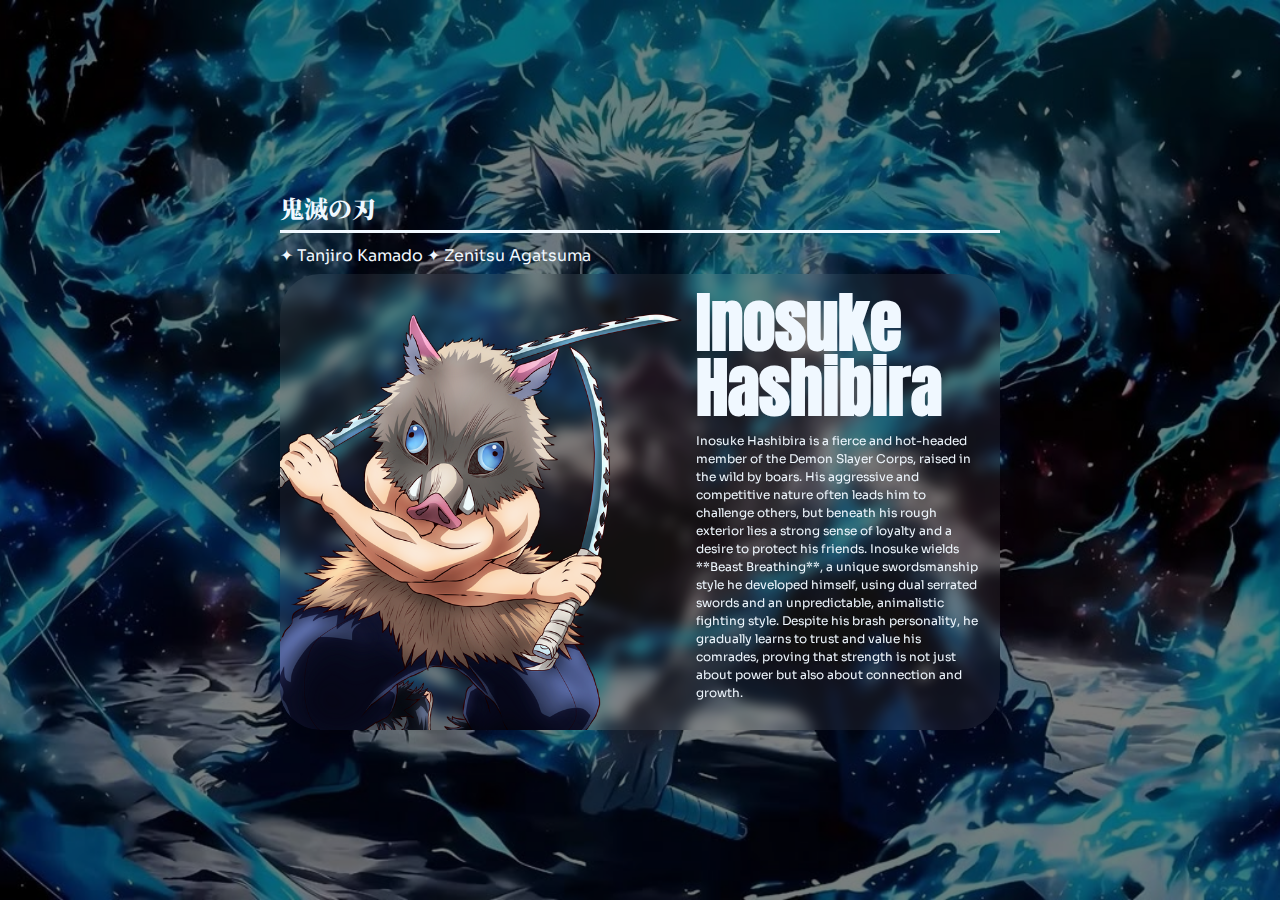
==== Inosuke/Inosuke-Hashibira.html @ a22c8ded "Organize files and folders, add new character pages with updated styles, add assets" ====
<!DOCTYPE html>
<html lang="en">
<head>
    <meta charset="UTF-8">
    <meta name="viewport" content="width=device-width, initial-scale=1.0">
    <link rel="stylesheet" href="Inosuke.css">
    <link rel="preconnect" href="https://fonts.googleapis.com">
    <link rel="preconnect" href="https://fonts.gstatic.com" crossorigin>
    <link href="https://fonts.googleapis.com/css2?family=Anton&family=Noto+Serif+JP:wght@200..900&family=Sora:wght@100..800&display=swap" rel="stylesheet">
    <title>Inosuke Hashibira</title>
</head>
<body>
    <div class="backgroundT">
        <div class="cardContainer">
            <h2>鬼滅の刃</h2>
            <a class="links" href="/Tanjiro/Tanjiro.html">✦ Tanjiro Kamado</a>
            <a class="links" href="/Zenitsu/zenitsu Agatsuma.html">✦ Zenitsu Agatsuma</a>
            <div class="line"> </div>
            <div class="blurBox"> 
                <div class="content"> 
                    <img alt="Inosuke pic" src="/Assets/Assets-Inosuke/inosuke-Main-Image.png">
                    <div class="text">
                        <h1> Inosuke Hashibira </h1>
                        <p>Inosuke Hashibira is a fierce and hot-headed member of the Demon Slayer Corps, raised in the wild by boars. His aggressive and competitive nature often leads him to challenge others, but beneath his rough exterior lies a strong sense of loyalty and a desire to protect his friends. Inosuke wields **Beast Breathing**, a unique swordsmanship style he developed himself, using dual serrated swords and an unpredictable, animalistic fighting style. Despite his brash personality, he gradually learns to trust and value his comrades, proving that strength is not just about power but also about connection and growth.</p>
                    </div>
                </div>
            </div>
        </div>
    </div>
</body>
---- Inosuke/Inosuke.css ----
html, body{
    height: 100%;
    margin: 0;
    padding: 0;
    color: hsl(208, 100%, 97%);
}

.backgroundT{
    background-image: url(/Assets/Bgs/Bg-Inosuke/Bg-inosuke-Three.jpg);
    background-size: cover;
    background-repeat: no-repeat;
    background-position: center;
    background-color: rgb(0, 0, 0);
    height: 100vh;
    overflow-x: hidden;
    display: flex;
    align-items: center;
    position: relative;
}

.backgroundT::before {
    content: "";
    position: absolute;
    top: 0;
    left: 0;
    width: 100%;
    height: 100%;
    background: rgba(0, 0, 0, 0.5);
    z-index: 0;
}

.blurBox{
    background: hsla(0, 0%, 99%, 0.063);
    backdrop-filter: blur(0.4rem);
    -webkit-backdrop-filter:blur(0.4rem);
    border-radius: 40px;
    position: relative;
}

.cardContainer{
    width: 45rem;
    margin: 0 auto;
    position: relative;
    overflow: hidden;
    border-radius: 40px;
}

.content{
    display: flex;
    justify-content: flex-start;
    padding: 1rem;
    position: relative;
    width: 100%;
    height: 100%;
}

.content img {
    height: 30rem;
    width: auto;
    object-fit: cover;
    position: absolute; 
    z-index: 0;
    max-width: none; 
    flex-shrink: 0;
    scale: 120%;
    top: 3rem;
    right: 22rem;
}

.line {
    position: absolute;
    width: 1000px; 
    height: 3px; 
    background-color: hsl(208, 100%, 97%); 
    top:60px;
    right: 0;
}

.text{
    position: relative;
    z-index: 1;
    margin-left: 25rem;
    max-width: 18rem;
}

.text h1{
    font-family: "Anton", sans-serif, Arial;
    font-size:65px;
    margin: 0;
    line-height: 100%;
}

h2{
    font-family: "Noto Serif JP", sans-serif, Arial;
    font-weight: 900;
    z-index: 2;
    color: aliceblue;
}

.dsjapanese{
    justify-content: flex-end;
}

.text p{
    font-family: "Sora", sans-serif, Arial;
    font-size: 12px;
    line-height:1.5;
}

.links{
    color: aliceblue;
    font-family: "Sora", sans-serif, Arial;
    display: inline-block;
    margin-bottom: 0.5rem;
    text-decoration: none;
    
}
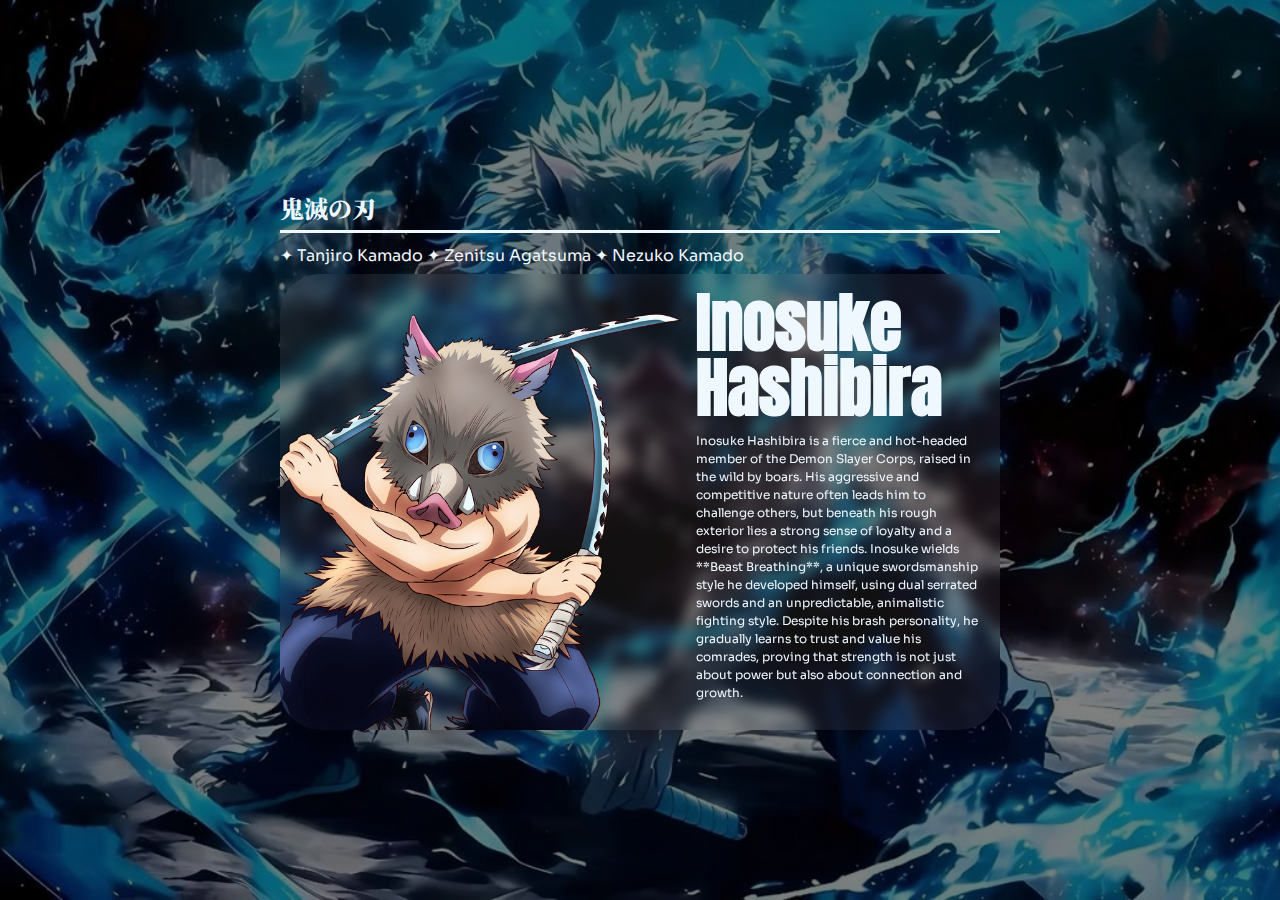
==== commit 4c0ec695: "add Nezuko page,update links, enhance pages layout." ====
--- a/Inosuke/Inosuke-Hashibira.html
+++ b/Inosuke/Inosuke-Hashibira.html
@@ -14,7 +14,8 @@
         <div class="cardContainer">
             <h2>鬼滅の刃</h2>
             <a class="links" href="/Tanjiro/Tanjiro.html">✦ Tanjiro Kamado</a>
-            <a class="links" href="/Zenitsu/zenitsu Agatsuma.html">✦ Zenitsu Agatsuma</a>
+            <a class="links" href="/Zenitsu/zenitsu.html">✦ Zenitsu Agatsuma</a>
+            <a class="links" href="/Nezuko/Nezuko.html">✦ Nezuko Kamado</a>
             <div class="line"> </div>
             <div class="blurBox"> 
                 <div class="content"> 
